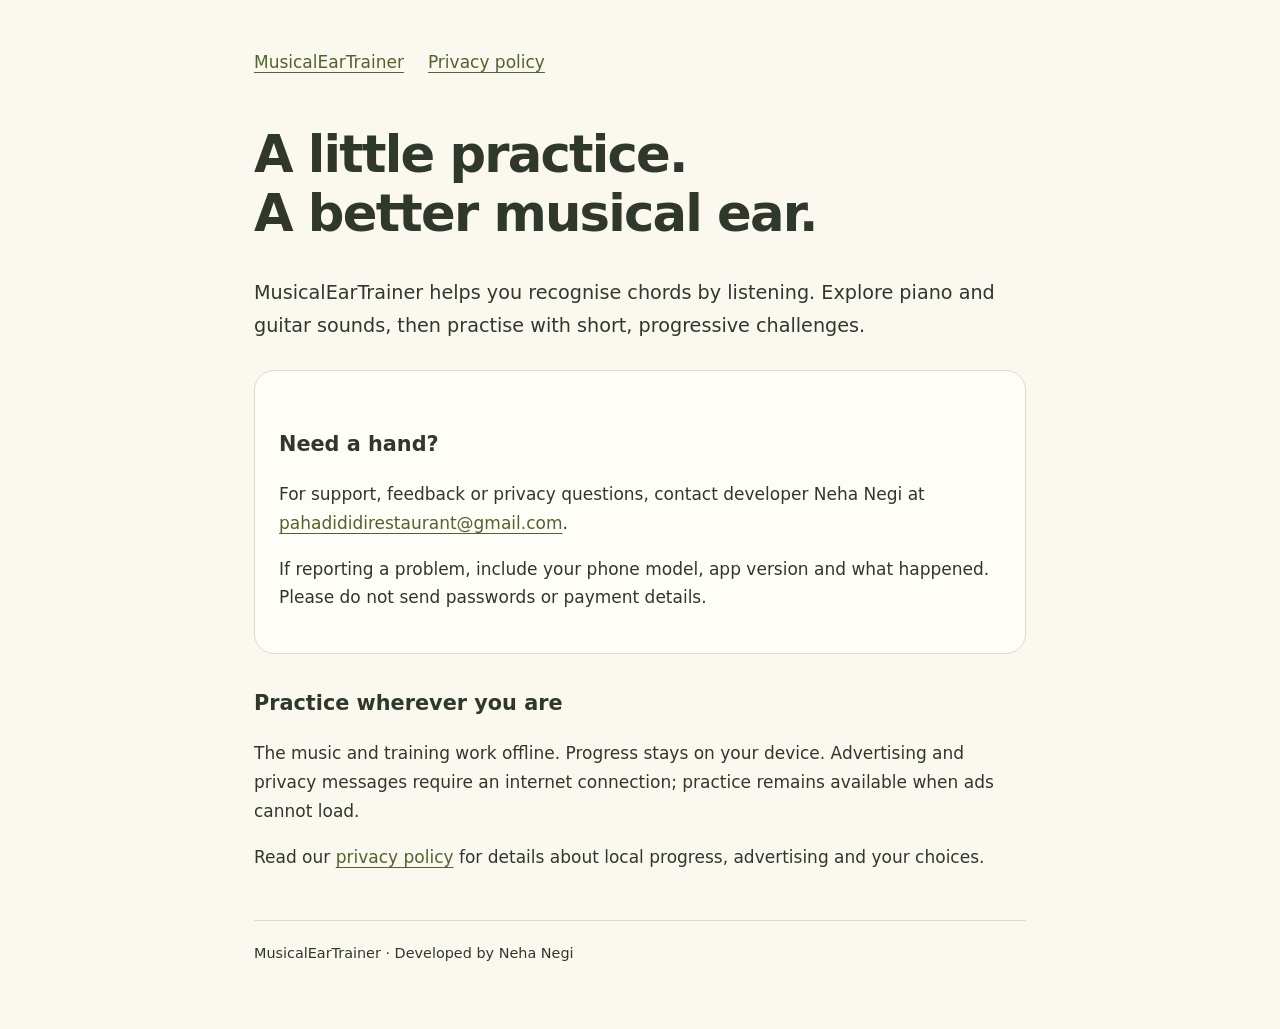
==== index.html @ 1f4c75d1 "Publish MusicalEarTrainer support and privacy policy" ====
<!doctype html><html lang="en"><head><meta charset="utf-8"><meta name="viewport" content="width=device-width,initial-scale=1"><meta name="description" content="MusicalEarTrainer support and privacy. Learn musical chords by ear with piano and guitar."><title>MusicalEarTrainer — Support</title><link rel="stylesheet" href="/style.css"></head><body><main><nav aria-label="Main"><a href="/" aria-current="page">MusicalEarTrainer</a><a href="/privacy/">Privacy policy</a></nav><h1>A little practice.<br>A better musical ear.</h1><p class="intro">MusicalEarTrainer helps you recognise chords by listening. Explore piano and guitar sounds, then practise with short, progressive challenges.</p><section class="card"><h2>Need a hand?</h2><p>For support, feedback or privacy questions, contact developer Neha Negi at <a href="mailto:pahadididirestaurant@gmail.com">pahadididirestaurant@gmail.com</a>.</p><p>If reporting a problem, include your phone model, app version and what happened. Please do not send passwords or payment details.</p></section><h2>Practice wherever you are</h2><p>The music and training work offline. Progress stays on your device. Advertising and privacy messages require an internet connection; practice remains available when ads cannot load.</p><p>Read our <a href="/privacy/">privacy policy</a> for details about local progress, advertising and your choices.</p><footer>MusicalEarTrainer · Developed by Neha Negi</footer></main></body></html>
---- style.css ----
:root{color-scheme:light dark;--bg:#fbf8ef;--ink:#30382c;--card:#fffdf7;--line:#d9decc;--link:#52632e}*{box-sizing:border-box}body{margin:0;background:var(--bg);color:var(--ink);font:17px/1.7 system-ui,sans-serif}main{max-width:820px;margin:0 auto;padding:48px 24px 64px}nav{display:flex;gap:24px;flex-wrap:wrap;margin-bottom:48px}a{color:var(--link);text-underline-offset:4px}h1{font-size:clamp(2rem,6vw,3.2rem);line-height:1.15;letter-spacing:-.035em}h2{font-size:1.3rem;margin-top:32px}p,li{max-width:72ch}.intro{font-size:1.2rem}.card{padding:24px;border:1px solid var(--line);border-radius:20px;background:var(--card);margin:28px 0}footer{margin-top:48px;border-top:1px solid var(--line);padding-top:20px;font-size:.9rem}.date{font-size:.9rem}a:focus-visible{outline:3px solid #ae80ca;outline-offset:4px}@media(prefers-color-scheme:dark){:root{--bg:#191d18;--ink:#edeede;--card:#242b20;--line:#4e5943;--link:#c4d89c}}
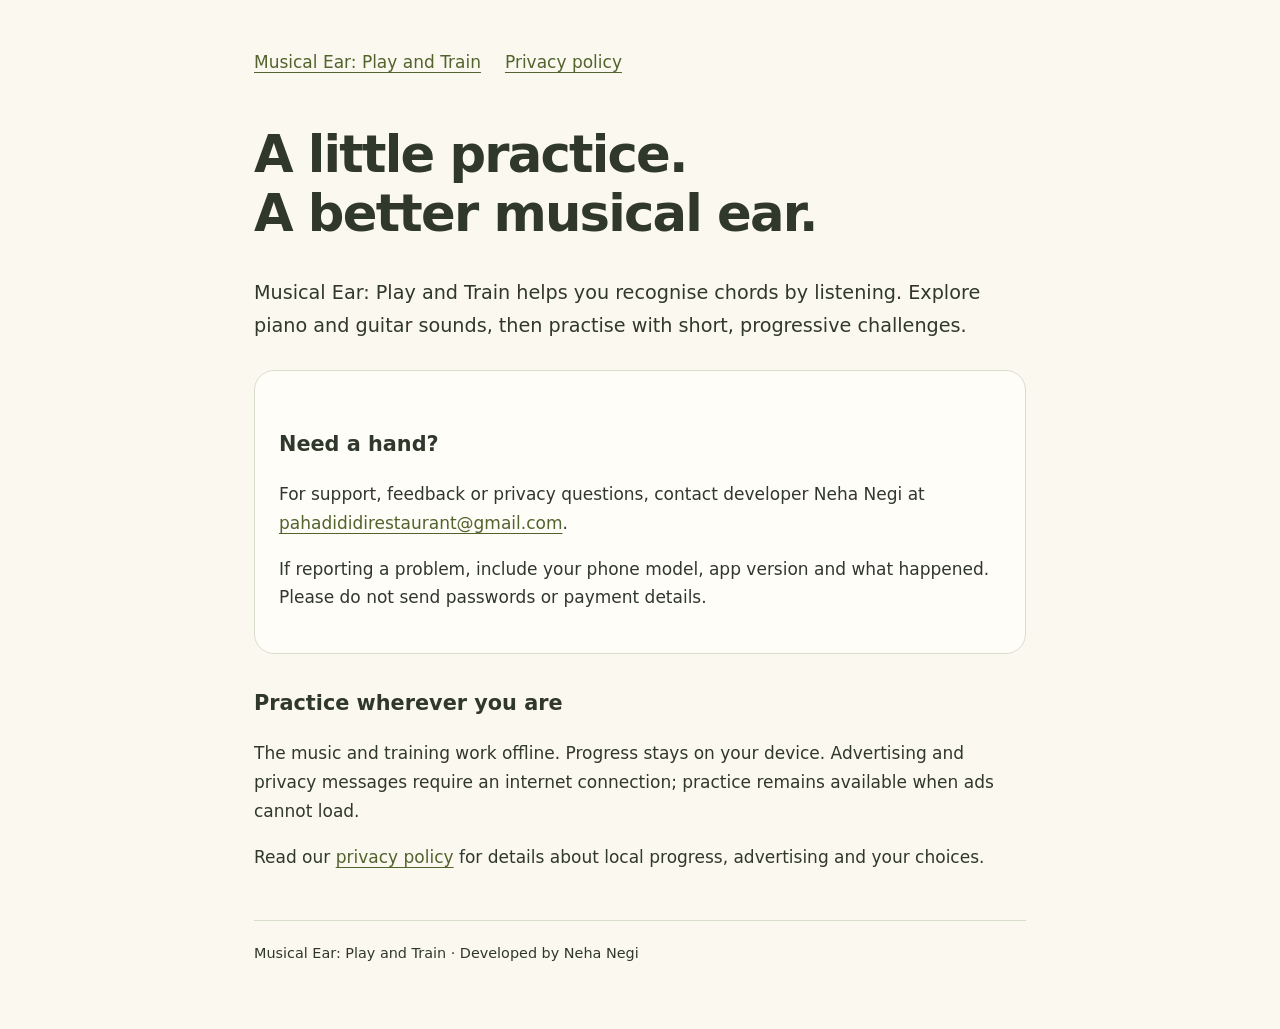
==== commit 5f3cee14: "Update public site to Musical Ear: Play and Train" ====
--- a/index.html
+++ b/index.html
@@ -1 +1 @@
-<!doctype html><html lang="en"><head><meta charset="utf-8"><meta name="viewport" content="width=device-width,initial-scale=1"><meta name="description" content="MusicalEarTrainer support and privacy. Learn musical chords by ear with piano and guitar."><title>MusicalEarTrainer — Support</title><link rel="stylesheet" href="/style.css"></head><body><main><nav aria-label="Main"><a href="/" aria-current="page">MusicalEarTrainer</a><a href="/privacy/">Privacy policy</a></nav><h1>A little practice.<br>A better musical ear.</h1><p class="intro">MusicalEarTrainer helps you recognise chords by listening. Explore piano and guitar sounds, then practise with short, progressive challenges.</p><section class="card"><h2>Need a hand?</h2><p>For support, feedback or privacy questions, contact developer Neha Negi at <a href="mailto:pahadididirestaurant@gmail.com">pahadididirestaurant@gmail.com</a>.</p><p>If reporting a problem, include your phone model, app version and what happened. Please do not send passwords or payment details.</p></section><h2>Practice wherever you are</h2><p>The music and training work offline. Progress stays on your device. Advertising and privacy messages require an internet connection; practice remains available when ads cannot load.</p><p>Read our <a href="/privacy/">privacy policy</a> for details about local progress, advertising and your choices.</p><footer>MusicalEarTrainer · Developed by Neha Negi</footer></main></body></html>
+<!doctype html><html lang="en"><head><meta charset="utf-8"><meta name="viewport" content="width=device-width,initial-scale=1"><meta name="description" content="Musical Ear: Play and Train support and privacy. Learn musical chords by ear with piano and guitar."><title>Musical Ear: Play and Train — Support</title><link rel="stylesheet" href="/style.css"></head><body><main><nav aria-label="Main"><a href="/" aria-current="page">Musical Ear: Play and Train</a><a href="/privacy/">Privacy policy</a></nav><h1>A little practice.<br>A better musical ear.</h1><p class="intro">Musical Ear: Play and Train helps you recognise chords by listening. Explore piano and guitar sounds, then practise with short, progressive challenges.</p><section class="card"><h2>Need a hand?</h2><p>For support, feedback or privacy questions, contact developer Neha Negi at <a href="mailto:pahadididirestaurant@gmail.com">pahadididirestaurant@gmail.com</a>.</p><p>If reporting a problem, include your phone model, app version and what happened. Please do not send passwords or payment details.</p></section><h2>Practice wherever you are</h2><p>The music and training work offline. Progress stays on your device. Advertising and privacy messages require an internet connection; practice remains available when ads cannot load.</p><p>Read our <a href="/privacy/">privacy policy</a> for details about local progress, advertising and your choices.</p><footer>Musical Ear: Play and Train · Developed by Neha Negi</footer></main></body></html>
